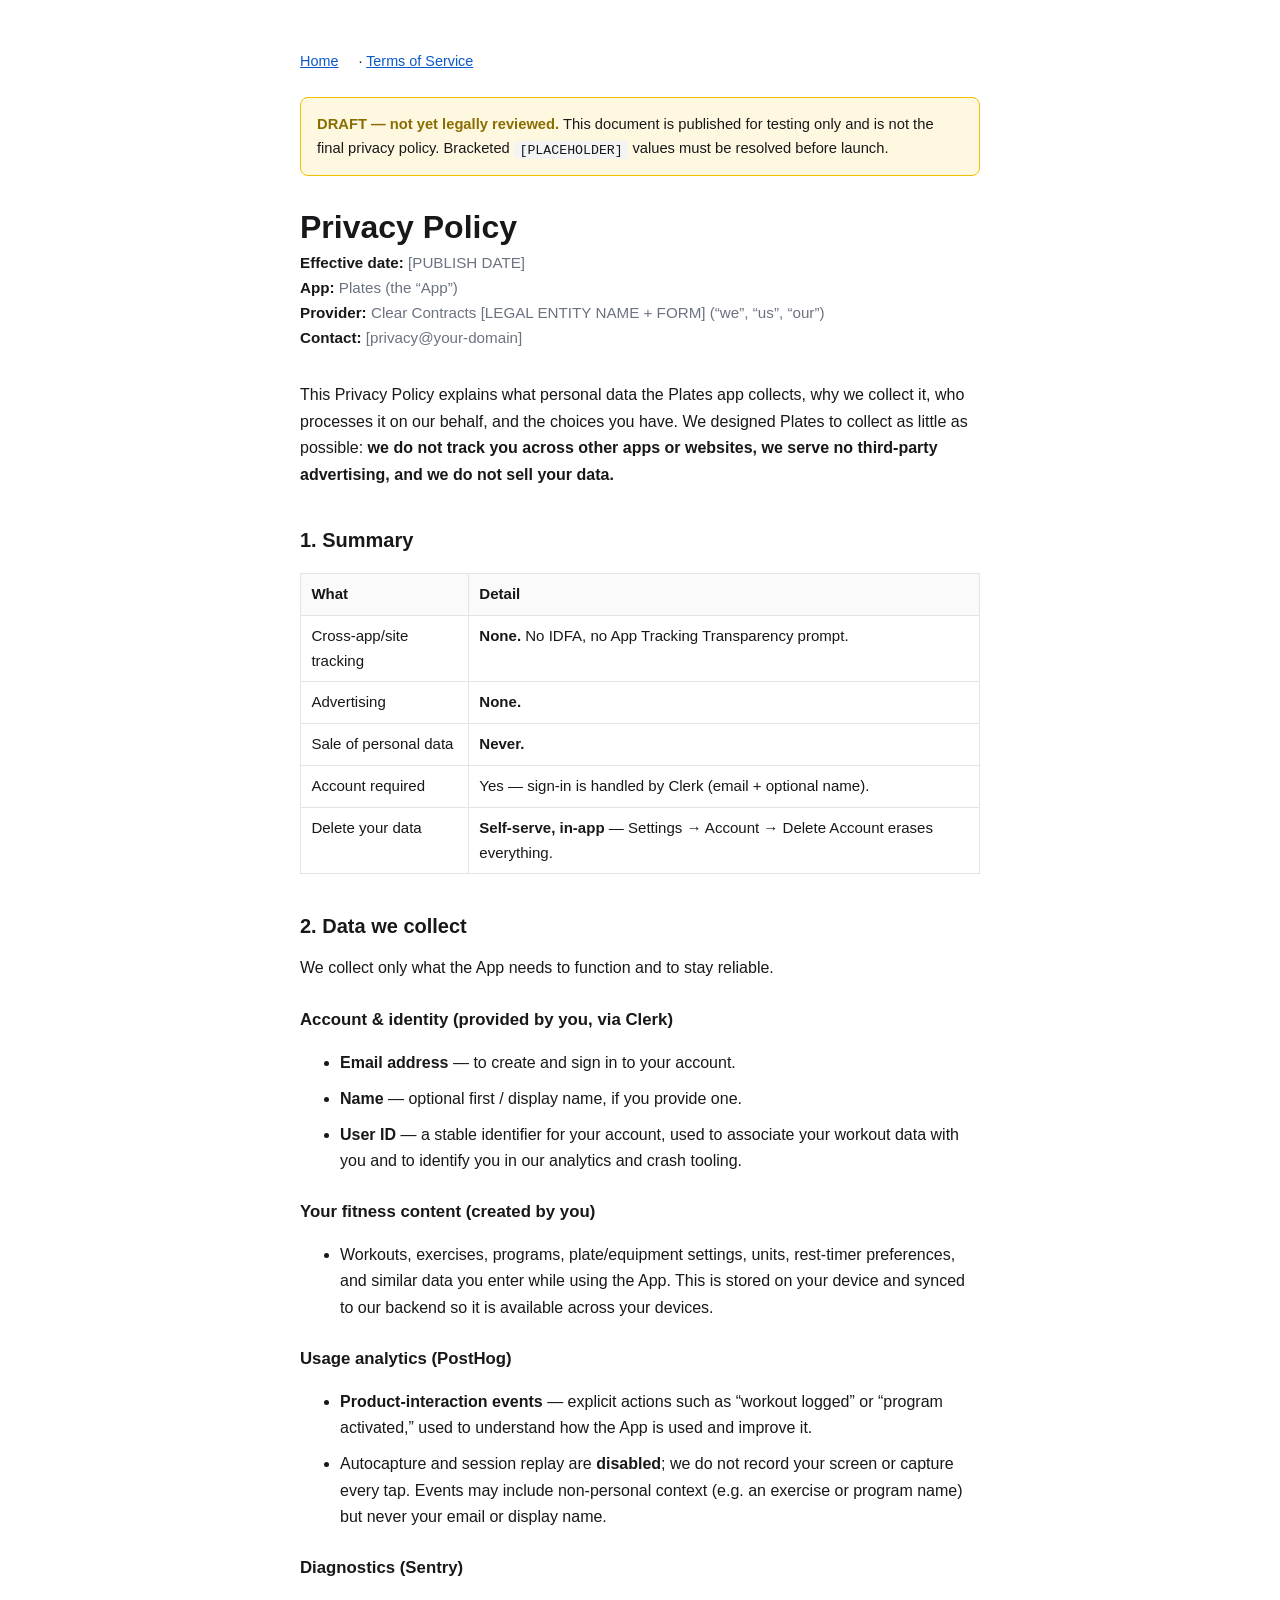
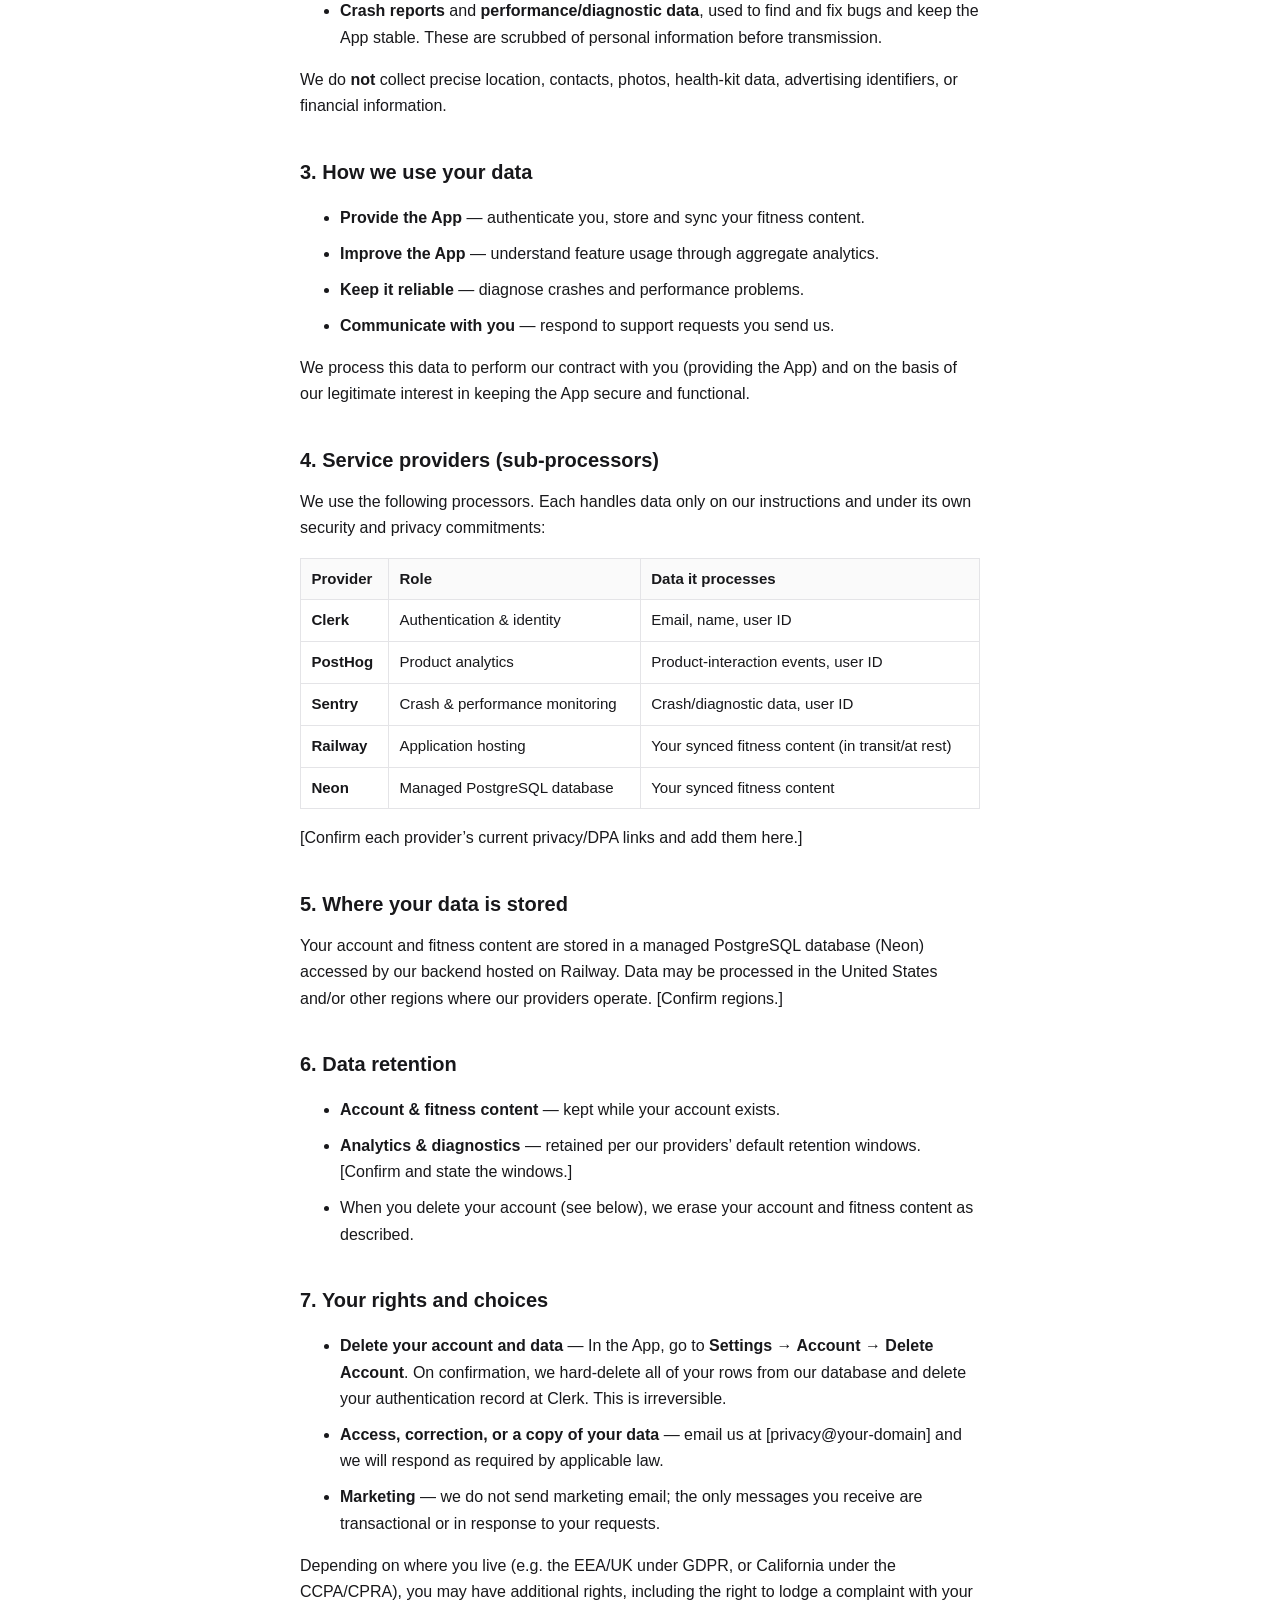
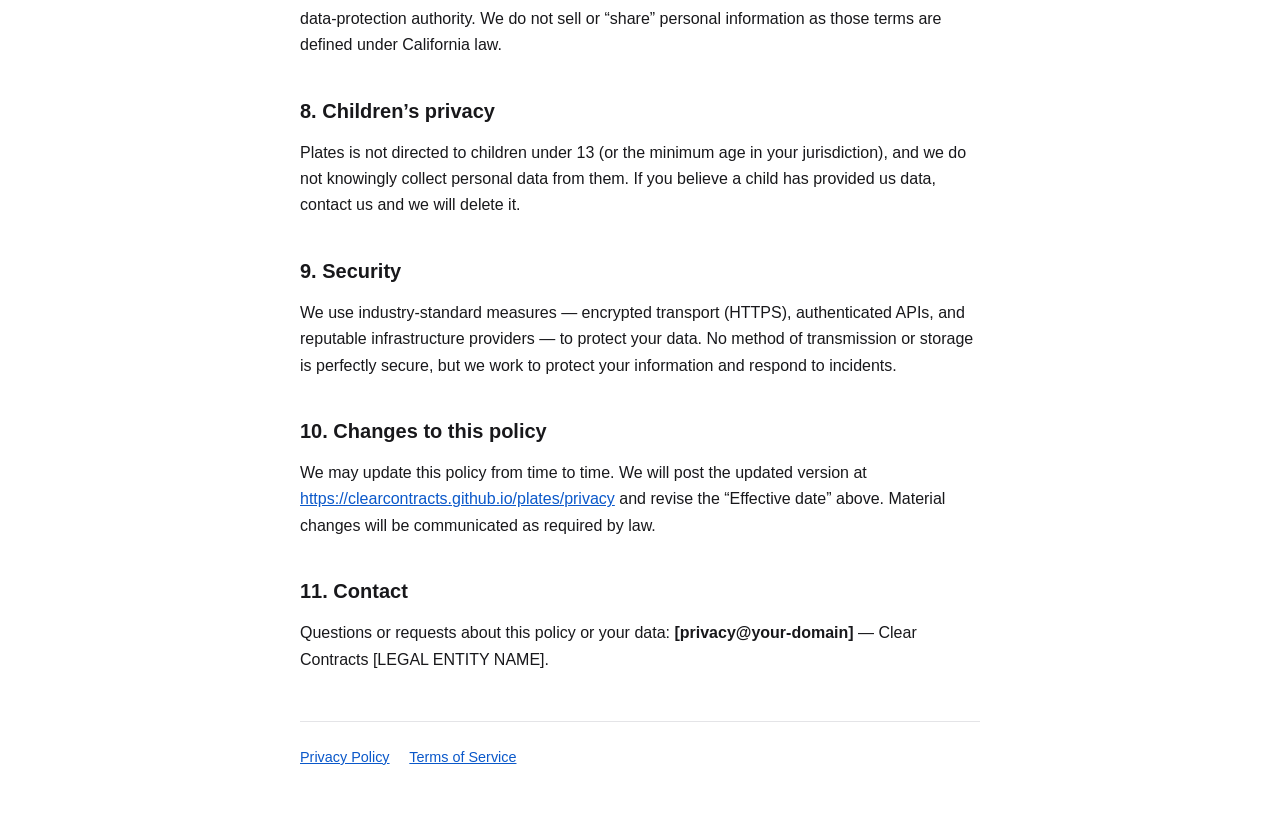
==== plates/privacy/index.html @ 7808257f "Add Plates privacy + terms (draft)" ====
<!doctype html>
<html lang="en">
<head>
  <meta charset="utf-8">
  <meta name="viewport" content="width=device-width, initial-scale=1">
  <title>Privacy Policy — Plates</title>
  <!-- Remove this noindex once the policy is lawyer-reviewed and final. -->
  <meta name="robots" content="noindex">
  <link rel="stylesheet" href="/plates/style.css">
</head>
<body>
  <main class="wrap">
    <p class="nav"><a href="/plates/">Home</a> · <a href="/plates/terms">Terms of Service</a></p>

    <!-- DRAFT BANNER — delete this <aside> after legal review. -->
    <aside class="draft">
      <strong>DRAFT — not yet legally reviewed.</strong> This document is published
      for testing only and is not the final privacy policy. Bracketed
      <code>[PLACEHOLDER]</code> values must be resolved before launch.
    </aside>

    <h1>Privacy Policy</h1>
    <p class="meta">
      <strong>Effective date:</strong> [PUBLISH DATE]<br>
      <strong>App:</strong> Plates (the &ldquo;App&rdquo;)<br>
      <strong>Provider:</strong> Clear Contracts [LEGAL ENTITY NAME + FORM] (&ldquo;we&rdquo;, &ldquo;us&rdquo;, &ldquo;our&rdquo;)<br>
      <strong>Contact:</strong> [privacy@your-domain]
    </p>

    <p>This Privacy Policy explains what personal data the Plates app collects, why
    we collect it, who processes it on our behalf, and the choices you have. We
    designed Plates to collect as little as possible: <strong>we do not track you
    across other apps or websites, we serve no third-party advertising, and we do
    not sell your data.</strong></p>

    <h2>1. Summary</h2>
    <table>
      <thead><tr><th>What</th><th>Detail</th></tr></thead>
      <tbody>
        <tr><td>Cross-app/site tracking</td><td><strong>None.</strong> No IDFA, no App Tracking Transparency prompt.</td></tr>
        <tr><td>Advertising</td><td><strong>None.</strong></td></tr>
        <tr><td>Sale of personal data</td><td><strong>Never.</strong></td></tr>
        <tr><td>Account required</td><td>Yes — sign-in is handled by Clerk (email + optional name).</td></tr>
        <tr><td>Delete your data</td><td><strong>Self-serve, in-app</strong> — Settings → Account → Delete Account erases everything.</td></tr>
      </tbody>
    </table>

    <h2>2. Data we collect</h2>
    <p>We collect only what the App needs to function and to stay reliable.</p>

    <h3>Account &amp; identity (provided by you, via Clerk)</h3>
    <ul>
      <li><strong>Email address</strong> — to create and sign in to your account.</li>
      <li><strong>Name</strong> — optional first / display name, if you provide one.</li>
      <li><strong>User ID</strong> — a stable identifier for your account, used to associate your workout data with you and to identify you in our analytics and crash tooling.</li>
    </ul>

    <h3>Your fitness content (created by you)</h3>
    <ul>
      <li>Workouts, exercises, programs, plate/equipment settings, units, rest-timer preferences, and similar data you enter while using the App. This is stored on your device and synced to our backend so it is available across your devices.</li>
    </ul>

    <h3>Usage analytics (PostHog)</h3>
    <ul>
      <li><strong>Product-interaction events</strong> — explicit actions such as &ldquo;workout logged&rdquo; or &ldquo;program activated,&rdquo; used to understand how the App is used and improve it.</li>
      <li>Autocapture and session replay are <strong>disabled</strong>; we do not record your screen or capture every tap. Events may include non-personal context (e.g. an exercise or program name) but never your email or display name.</li>
    </ul>

    <h3>Diagnostics (Sentry)</h3>
    <ul>
      <li><strong>Crash reports</strong> and <strong>performance/diagnostic data</strong>, used to find and fix bugs and keep the App stable. These are scrubbed of personal information before transmission.</li>
    </ul>

    <p>We do <strong>not</strong> collect precise location, contacts, photos,
    health-kit data, advertising identifiers, or financial information.</p>

    <h2>3. How we use your data</h2>
    <ul>
      <li><strong>Provide the App</strong> — authenticate you, store and sync your fitness content.</li>
      <li><strong>Improve the App</strong> — understand feature usage through aggregate analytics.</li>
      <li><strong>Keep it reliable</strong> — diagnose crashes and performance problems.</li>
      <li><strong>Communicate with you</strong> — respond to support requests you send us.</li>
    </ul>
    <p>We process this data to perform our contract with you (providing the App)
    and on the basis of our legitimate interest in keeping the App secure and
    functional.</p>

    <h2>4. Service providers (sub-processors)</h2>
    <p>We use the following processors. Each handles data only on our instructions
    and under its own security and privacy commitments:</p>
    <table>
      <thead><tr><th>Provider</th><th>Role</th><th>Data it processes</th></tr></thead>
      <tbody>
        <tr><td><strong>Clerk</strong></td><td>Authentication &amp; identity</td><td>Email, name, user ID</td></tr>
        <tr><td><strong>PostHog</strong></td><td>Product analytics</td><td>Product-interaction events, user ID</td></tr>
        <tr><td><strong>Sentry</strong></td><td>Crash &amp; performance monitoring</td><td>Crash/diagnostic data, user ID</td></tr>
        <tr><td><strong>Railway</strong></td><td>Application hosting</td><td>Your synced fitness content (in transit/at rest)</td></tr>
        <tr><td><strong>Neon</strong></td><td>Managed PostgreSQL database</td><td>Your synced fitness content</td></tr>
      </tbody>
    </table>
    <p>[Confirm each provider&rsquo;s current privacy/DPA links and add them here.]</p>

    <h2>5. Where your data is stored</h2>
    <p>Your account and fitness content are stored in a managed PostgreSQL database
    (Neon) accessed by our backend hosted on Railway. Data may be processed in the
    United States and/or other regions where our providers operate. [Confirm regions.]</p>

    <h2>6. Data retention</h2>
    <ul>
      <li><strong>Account &amp; fitness content</strong> — kept while your account exists.</li>
      <li><strong>Analytics &amp; diagnostics</strong> — retained per our providers&rsquo; default retention windows. [Confirm and state the windows.]</li>
      <li>When you delete your account (see below), we erase your account and fitness content as described.</li>
    </ul>

    <h2>7. Your rights and choices</h2>
    <ul>
      <li><strong>Delete your account and data</strong> — In the App, go to <strong>Settings → Account → Delete Account</strong>. On confirmation, we hard-delete all of your rows from our database and delete your authentication record at Clerk. This is irreversible.</li>
      <li><strong>Access, correction, or a copy of your data</strong> — email us at [privacy@your-domain] and we will respond as required by applicable law.</li>
      <li><strong>Marketing</strong> — we do not send marketing email; the only messages you receive are transactional or in response to your requests.</li>
    </ul>
    <p>Depending on where you live (e.g. the EEA/UK under GDPR, or California under
    the CCPA/CPRA), you may have additional rights, including the right to lodge a
    complaint with your data-protection authority. We do not sell or &ldquo;share&rdquo;
    personal information as those terms are defined under California law.</p>

    <h2>8. Children&rsquo;s privacy</h2>
    <p>Plates is not directed to children under 13 (or the minimum age in your
    jurisdiction), and we do not knowingly collect personal data from them. If you
    believe a child has provided us data, contact us and we will delete it.</p>

    <h2>9. Security</h2>
    <p>We use industry-standard measures — encrypted transport (HTTPS),
    authenticated APIs, and reputable infrastructure providers — to protect your
    data. No method of transmission or storage is perfectly secure, but we work to
    protect your information and respond to incidents.</p>

    <h2>10. Changes to this policy</h2>
    <p>We may update this policy from time to time. We will post the updated version
    at <a href="https://clearcontracts.github.io/plates/privacy">https://clearcontracts.github.io/plates/privacy</a>
    and revise the &ldquo;Effective date&rdquo; above. Material changes will be
    communicated as required by law.</p>

    <h2>11. Contact</h2>
    <p>Questions or requests about this policy or your data:
    <strong>[privacy@your-domain]</strong> — Clear Contracts [LEGAL ENTITY NAME].</p>

    <footer>
      <a href="/plates/privacy">Privacy Policy</a>
      <a href="/plates/terms">Terms of Service</a>
    </footer>
  </main>
</body>
</html>
---- plates/style.css ----
:root {
  --fg: #18181b;
  --muted: #6b7280;
  --border: #e4e4e7;
  --bg: #ffffff;
  --link: #0a58ca;
  --th-bg: #fafafa;
  --code-bg: #f4f4f5;
}

* { box-sizing: border-box; }

html { -webkit-text-size-adjust: 100%; }

body {
  font-family: -apple-system, BlinkMacSystemFont, "Segoe UI", Roboto, Helvetica, Arial, sans-serif;
  color: var(--fg);
  background: var(--bg);
  line-height: 1.65;
  margin: 0;
}

.wrap {
  max-width: 720px;
  margin: 0 auto;
  padding: 2.5rem 1.25rem 4rem;
}

h1 { font-size: 2rem; line-height: 1.2; margin: 0 0 .25rem; }
h2 { font-size: 1.25rem; margin: 2.25rem 0 .75rem; }
h3 { font-size: 1.05rem; margin: 1.5rem 0 .5rem; }

p, li { margin: .6rem 0; }

a { color: var(--link); }

.meta { color: var(--muted); font-size: .95rem; margin: 0 0 2rem; }
.meta strong { color: var(--fg); }
.meta br { line-height: 2; }

.nav { font-size: .9rem; margin-bottom: 1.5rem; }
.nav a { margin-right: 1rem; }

table {
  border-collapse: collapse;
  width: 100%;
  margin: 1rem 0;
  font-size: .94rem;
}
th, td {
  border: 1px solid var(--border);
  padding: .5rem .65rem;
  text-align: left;
  vertical-align: top;
}
th { background: var(--th-bg); }

code {
  background: var(--code-bg);
  padding: .1rem .35rem;
  border-radius: 4px;
  font-size: .9em;
}

/* Remove the DRAFT banner block below (and its markup in each page) after legal review. */
.draft {
  background: #fff8e1;
  border: 1px solid #f0c000;
  border-radius: 8px;
  padding: .85rem 1rem;
  margin: 0 0 2rem;
  font-size: .92rem;
}
.draft strong { color: #8a6d00; }

footer {
  margin-top: 3rem;
  padding-top: 1.5rem;
  border-top: 1px solid var(--border);
  color: var(--muted);
  font-size: .9rem;
}
footer a { margin-right: 1rem; }

@media (max-width: 480px) {
  h1 { font-size: 1.6rem; }
  .wrap { padding: 1.75rem 1rem 3rem; }
}
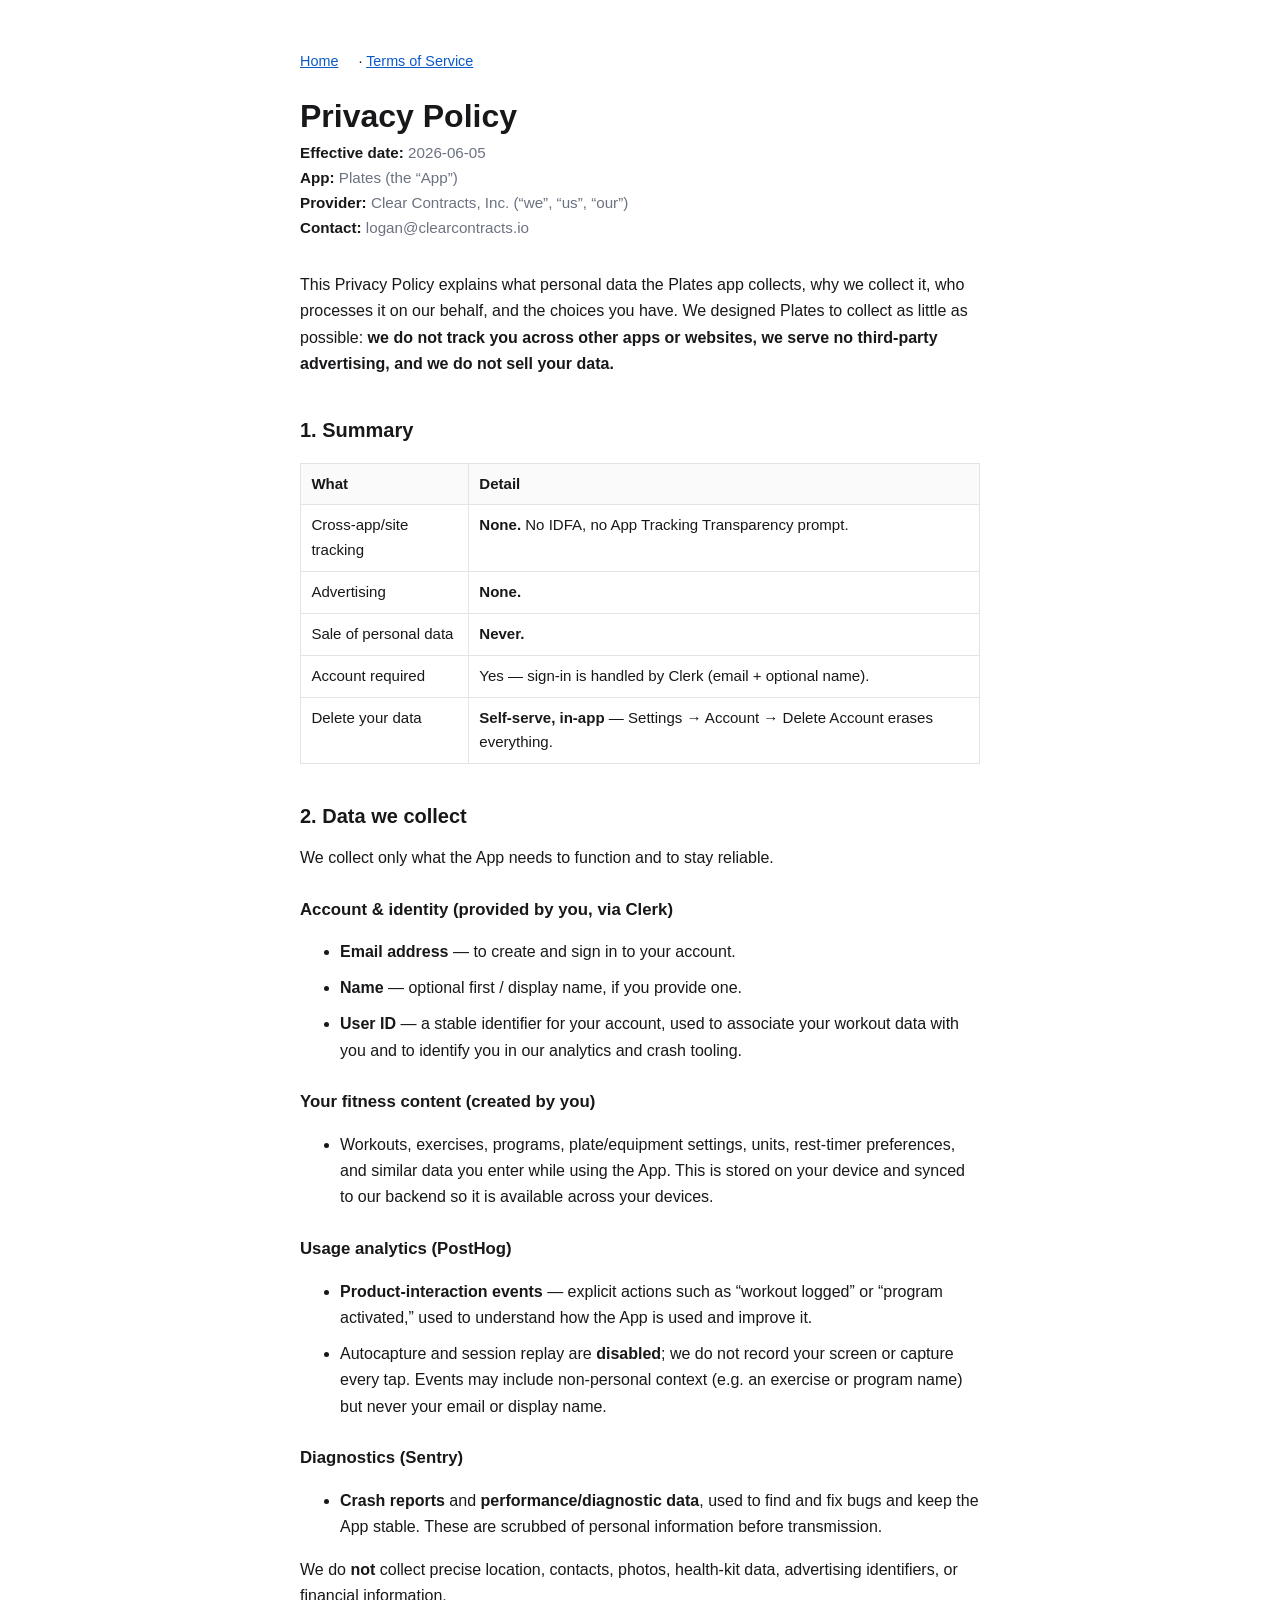
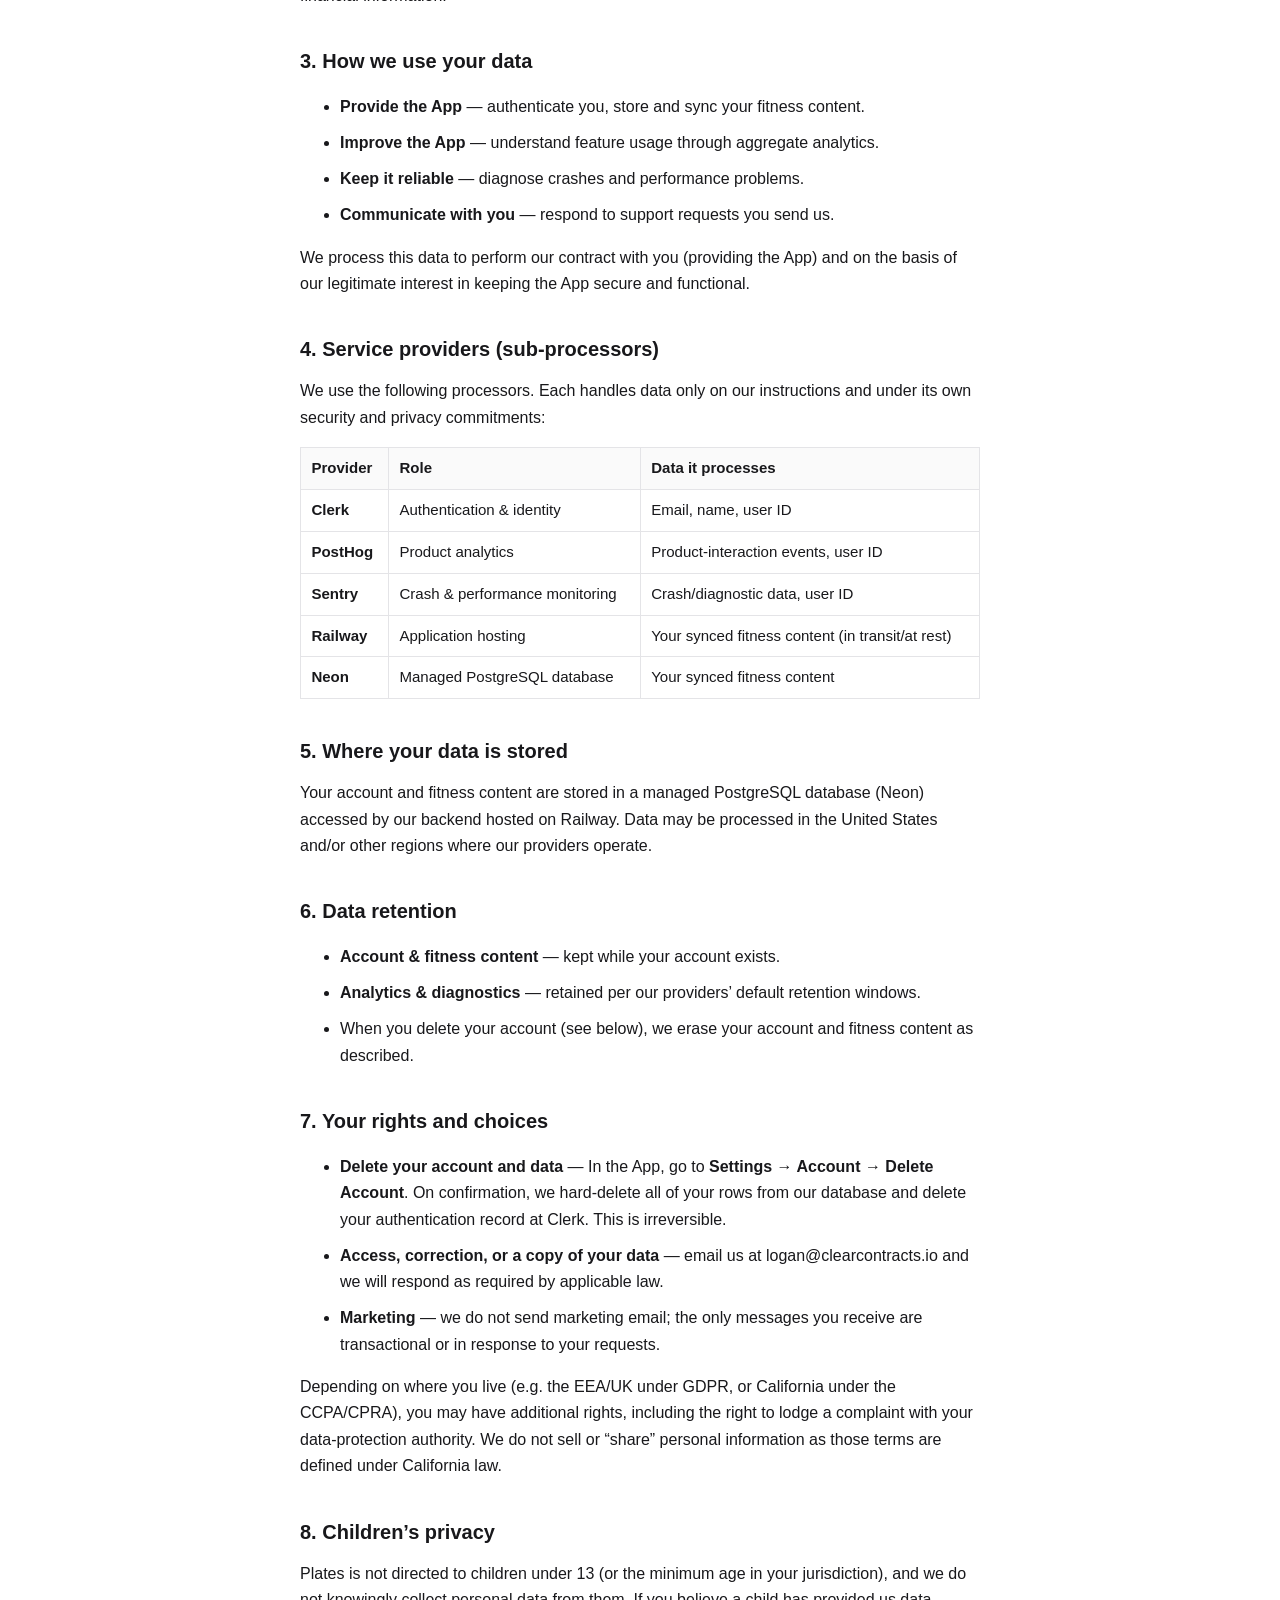
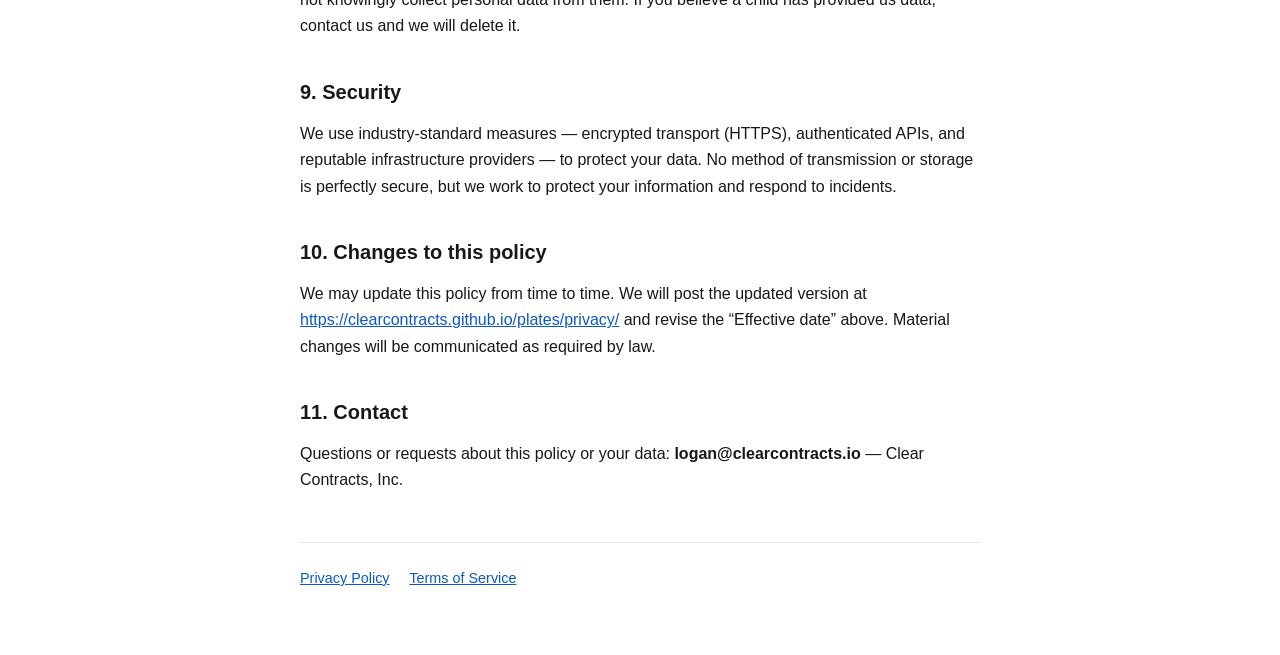
==== commit c2d959d1: "Update Plates privacy + terms: resolve placeholders (entity, contact, jurisdiction, dates) Co-Author" ====
--- a/plates/privacy/index.html
+++ b/plates/privacy/index.html
@@ -1,153 +1,293 @@
 <!doctype html>
 <html lang="en">
-<head>
-  <meta charset="utf-8">
-  <meta name="viewport" content="width=device-width, initial-scale=1">
-  <title>Privacy Policy — Plates</title>
-  <!-- Remove this noindex once the policy is lawyer-reviewed and final. -->
-  <meta name="robots" content="noindex">
-  <link rel="stylesheet" href="/plates/style.css">
-</head>
-<body>
-  <main class="wrap">
-    <p class="nav"><a href="/plates/">Home</a> · <a href="/plates/terms">Terms of Service</a></p>
-
-    <!-- DRAFT BANNER — delete this <aside> after legal review. -->
-    <aside class="draft">
-      <strong>DRAFT — not yet legally reviewed.</strong> This document is published
-      for testing only and is not the final privacy policy. Bracketed
-      <code>[PLACEHOLDER]</code> values must be resolved before launch.
-    </aside>
-
-    <h1>Privacy Policy</h1>
-    <p class="meta">
-      <strong>Effective date:</strong> [PUBLISH DATE]<br>
-      <strong>App:</strong> Plates (the &ldquo;App&rdquo;)<br>
-      <strong>Provider:</strong> Clear Contracts [LEGAL ENTITY NAME + FORM] (&ldquo;we&rdquo;, &ldquo;us&rdquo;, &ldquo;our&rdquo;)<br>
-      <strong>Contact:</strong> [privacy@your-domain]
-    </p>
-
-    <p>This Privacy Policy explains what personal data the Plates app collects, why
-    we collect it, who processes it on our behalf, and the choices you have. We
-    designed Plates to collect as little as possible: <strong>we do not track you
-    across other apps or websites, we serve no third-party advertising, and we do
-    not sell your data.</strong></p>
-
-    <h2>1. Summary</h2>
-    <table>
-      <thead><tr><th>What</th><th>Detail</th></tr></thead>
-      <tbody>
-        <tr><td>Cross-app/site tracking</td><td><strong>None.</strong> No IDFA, no App Tracking Transparency prompt.</td></tr>
-        <tr><td>Advertising</td><td><strong>None.</strong></td></tr>
-        <tr><td>Sale of personal data</td><td><strong>Never.</strong></td></tr>
-        <tr><td>Account required</td><td>Yes — sign-in is handled by Clerk (email + optional name).</td></tr>
-        <tr><td>Delete your data</td><td><strong>Self-serve, in-app</strong> — Settings → Account → Delete Account erases everything.</td></tr>
-      </tbody>
-    </table>
-
-    <h2>2. Data we collect</h2>
-    <p>We collect only what the App needs to function and to stay reliable.</p>
-
-    <h3>Account &amp; identity (provided by you, via Clerk)</h3>
-    <ul>
-      <li><strong>Email address</strong> — to create and sign in to your account.</li>
-      <li><strong>Name</strong> — optional first / display name, if you provide one.</li>
-      <li><strong>User ID</strong> — a stable identifier for your account, used to associate your workout data with you and to identify you in our analytics and crash tooling.</li>
-    </ul>
-
-    <h3>Your fitness content (created by you)</h3>
-    <ul>
-      <li>Workouts, exercises, programs, plate/equipment settings, units, rest-timer preferences, and similar data you enter while using the App. This is stored on your device and synced to our backend so it is available across your devices.</li>
-    </ul>
-
-    <h3>Usage analytics (PostHog)</h3>
-    <ul>
-      <li><strong>Product-interaction events</strong> — explicit actions such as &ldquo;workout logged&rdquo; or &ldquo;program activated,&rdquo; used to understand how the App is used and improve it.</li>
-      <li>Autocapture and session replay are <strong>disabled</strong>; we do not record your screen or capture every tap. Events may include non-personal context (e.g. an exercise or program name) but never your email or display name.</li>
-    </ul>
-
-    <h3>Diagnostics (Sentry)</h3>
-    <ul>
-      <li><strong>Crash reports</strong> and <strong>performance/diagnostic data</strong>, used to find and fix bugs and keep the App stable. These are scrubbed of personal information before transmission.</li>
-    </ul>
-
-    <p>We do <strong>not</strong> collect precise location, contacts, photos,
-    health-kit data, advertising identifiers, or financial information.</p>
-
-    <h2>3. How we use your data</h2>
-    <ul>
-      <li><strong>Provide the App</strong> — authenticate you, store and sync your fitness content.</li>
-      <li><strong>Improve the App</strong> — understand feature usage through aggregate analytics.</li>
-      <li><strong>Keep it reliable</strong> — diagnose crashes and performance problems.</li>
-      <li><strong>Communicate with you</strong> — respond to support requests you send us.</li>
-    </ul>
-    <p>We process this data to perform our contract with you (providing the App)
-    and on the basis of our legitimate interest in keeping the App secure and
-    functional.</p>
-
-    <h2>4. Service providers (sub-processors)</h2>
-    <p>We use the following processors. Each handles data only on our instructions
-    and under its own security and privacy commitments:</p>
-    <table>
-      <thead><tr><th>Provider</th><th>Role</th><th>Data it processes</th></tr></thead>
-      <tbody>
-        <tr><td><strong>Clerk</strong></td><td>Authentication &amp; identity</td><td>Email, name, user ID</td></tr>
-        <tr><td><strong>PostHog</strong></td><td>Product analytics</td><td>Product-interaction events, user ID</td></tr>
-        <tr><td><strong>Sentry</strong></td><td>Crash &amp; performance monitoring</td><td>Crash/diagnostic data, user ID</td></tr>
-        <tr><td><strong>Railway</strong></td><td>Application hosting</td><td>Your synced fitness content (in transit/at rest)</td></tr>
-        <tr><td><strong>Neon</strong></td><td>Managed PostgreSQL database</td><td>Your synced fitness content</td></tr>
-      </tbody>
-    </table>
-    <p>[Confirm each provider&rsquo;s current privacy/DPA links and add them here.]</p>
-
-    <h2>5. Where your data is stored</h2>
-    <p>Your account and fitness content are stored in a managed PostgreSQL database
-    (Neon) accessed by our backend hosted on Railway. Data may be processed in the
-    United States and/or other regions where our providers operate. [Confirm regions.]</p>
-
-    <h2>6. Data retention</h2>
-    <ul>
-      <li><strong>Account &amp; fitness content</strong> — kept while your account exists.</li>
-      <li><strong>Analytics &amp; diagnostics</strong> — retained per our providers&rsquo; default retention windows. [Confirm and state the windows.]</li>
-      <li>When you delete your account (see below), we erase your account and fitness content as described.</li>
-    </ul>
-
-    <h2>7. Your rights and choices</h2>
-    <ul>
-      <li><strong>Delete your account and data</strong> — In the App, go to <strong>Settings → Account → Delete Account</strong>. On confirmation, we hard-delete all of your rows from our database and delete your authentication record at Clerk. This is irreversible.</li>
-      <li><strong>Access, correction, or a copy of your data</strong> — email us at [privacy@your-domain] and we will respond as required by applicable law.</li>
-      <li><strong>Marketing</strong> — we do not send marketing email; the only messages you receive are transactional or in response to your requests.</li>
-    </ul>
-    <p>Depending on where you live (e.g. the EEA/UK under GDPR, or California under
-    the CCPA/CPRA), you may have additional rights, including the right to lodge a
-    complaint with your data-protection authority. We do not sell or &ldquo;share&rdquo;
-    personal information as those terms are defined under California law.</p>
-
-    <h2>8. Children&rsquo;s privacy</h2>
-    <p>Plates is not directed to children under 13 (or the minimum age in your
-    jurisdiction), and we do not knowingly collect personal data from them. If you
-    believe a child has provided us data, contact us and we will delete it.</p>
-
-    <h2>9. Security</h2>
-    <p>We use industry-standard measures — encrypted transport (HTTPS),
-    authenticated APIs, and reputable infrastructure providers — to protect your
-    data. No method of transmission or storage is perfectly secure, but we work to
-    protect your information and respond to incidents.</p>
-
-    <h2>10. Changes to this policy</h2>
-    <p>We may update this policy from time to time. We will post the updated version
-    at <a href="https://clearcontracts.github.io/plates/privacy">https://clearcontracts.github.io/plates/privacy</a>
-    and revise the &ldquo;Effective date&rdquo; above. Material changes will be
-    communicated as required by law.</p>
-
-    <h2>11. Contact</h2>
-    <p>Questions or requests about this policy or your data:
-    <strong>[privacy@your-domain]</strong> — Clear Contracts [LEGAL ENTITY NAME].</p>
-
-    <footer>
-      <a href="/plates/privacy">Privacy Policy</a>
-      <a href="/plates/terms">Terms of Service</a>
-    </footer>
-  </main>
-</body>
+  <head>
+    <meta charset="utf-8" />
+    <meta name="viewport" content="width=device-width, initial-scale=1" />
+    <title>Privacy Policy — Plates</title>
+    <!-- Remove this noindex once the policy is lawyer-reviewed and final. -->
+    <meta name="robots" content="noindex" />
+    <link rel="stylesheet" href="/plates/style.css" />
+  </head>
+  <body>
+    <main class="wrap">
+      <p class="nav">
+        <a href="/plates/">Home</a> ·
+        <a href="/plates/terms">Terms of Service</a>
+      </p>
+      <h1>Privacy Policy</h1>
+      <p class="meta">
+        <strong>Effective date:</strong> 2026-06-05<br />
+        <strong>App:</strong> Plates (the &ldquo;App&rdquo;)<br />
+        <strong>Provider:</strong> Clear Contracts, Inc. (&ldquo;we&rdquo;,
+        &ldquo;us&rdquo;, &ldquo;our&rdquo;)<br />
+        <strong>Contact:</strong> logan@clearcontracts.io
+      </p>
+
+      <p>
+        This Privacy Policy explains what personal data the Plates app collects,
+        why we collect it, who processes it on our behalf, and the choices you
+        have. We designed Plates to collect as little as possible:
+        <strong
+          >we do not track you across other apps or websites, we serve no
+          third-party advertising, and we do not sell your data.</strong
+        >
+      </p>
+
+      <h2>1. Summary</h2>
+      <table>
+        <thead>
+          <tr>
+            <th>What</th>
+            <th>Detail</th>
+          </tr>
+        </thead>
+        <tbody>
+          <tr>
+            <td>Cross-app/site tracking</td>
+            <td>
+              <strong>None.</strong> No IDFA, no App Tracking Transparency
+              prompt.
+            </td>
+          </tr>
+          <tr>
+            <td>Advertising</td>
+            <td><strong>None.</strong></td>
+          </tr>
+          <tr>
+            <td>Sale of personal data</td>
+            <td><strong>Never.</strong></td>
+          </tr>
+          <tr>
+            <td>Account required</td>
+            <td>Yes — sign-in is handled by Clerk (email + optional name).</td>
+          </tr>
+          <tr>
+            <td>Delete your data</td>
+            <td>
+              <strong>Self-serve, in-app</strong> — Settings → Account → Delete
+              Account erases everything.
+            </td>
+          </tr>
+        </tbody>
+      </table>
+
+      <h2>2. Data we collect</h2>
+      <p>
+        We collect only what the App needs to function and to stay reliable.
+      </p>
+
+      <h3>Account &amp; identity (provided by you, via Clerk)</h3>
+      <ul>
+        <li>
+          <strong>Email address</strong> — to create and sign in to your
+          account.
+        </li>
+        <li>
+          <strong>Name</strong> — optional first / display name, if you provide
+          one.
+        </li>
+        <li>
+          <strong>User ID</strong> — a stable identifier for your account, used
+          to associate your workout data with you and to identify you in our
+          analytics and crash tooling.
+        </li>
+      </ul>
+
+      <h3>Your fitness content (created by you)</h3>
+      <ul>
+        <li>
+          Workouts, exercises, programs, plate/equipment settings, units,
+          rest-timer preferences, and similar data you enter while using the
+          App. This is stored on your device and synced to our backend so it is
+          available across your devices.
+        </li>
+      </ul>
+
+      <h3>Usage analytics (PostHog)</h3>
+      <ul>
+        <li>
+          <strong>Product-interaction events</strong> — explicit actions such as
+          &ldquo;workout logged&rdquo; or &ldquo;program activated,&rdquo; used
+          to understand how the App is used and improve it.
+        </li>
+        <li>
+          Autocapture and session replay are <strong>disabled</strong>; we do
+          not record your screen or capture every tap. Events may include
+          non-personal context (e.g. an exercise or program name) but never your
+          email or display name.
+        </li>
+      </ul>
+
+      <h3>Diagnostics (Sentry)</h3>
+      <ul>
+        <li>
+          <strong>Crash reports</strong> and
+          <strong>performance/diagnostic data</strong>, used to find and fix
+          bugs and keep the App stable. These are scrubbed of personal
+          information before transmission.
+        </li>
+      </ul>
+
+      <p>
+        We do <strong>not</strong> collect precise location, contacts, photos,
+        health-kit data, advertising identifiers, or financial information.
+      </p>
+
+      <h2>3. How we use your data</h2>
+      <ul>
+        <li>
+          <strong>Provide the App</strong> — authenticate you, store and sync
+          your fitness content.
+        </li>
+        <li>
+          <strong>Improve the App</strong> — understand feature usage through
+          aggregate analytics.
+        </li>
+        <li>
+          <strong>Keep it reliable</strong> — diagnose crashes and performance
+          problems.
+        </li>
+        <li>
+          <strong>Communicate with you</strong> — respond to support requests
+          you send us.
+        </li>
+      </ul>
+      <p>
+        We process this data to perform our contract with you (providing the
+        App) and on the basis of our legitimate interest in keeping the App
+        secure and functional.
+      </p>
+
+      <h2>4. Service providers (sub-processors)</h2>
+      <p>
+        We use the following processors. Each handles data only on our
+        instructions and under its own security and privacy commitments:
+      </p>
+      <table>
+        <thead>
+          <tr>
+            <th>Provider</th>
+            <th>Role</th>
+            <th>Data it processes</th>
+          </tr>
+        </thead>
+        <tbody>
+          <tr>
+            <td><strong>Clerk</strong></td>
+            <td>Authentication &amp; identity</td>
+            <td>Email, name, user ID</td>
+          </tr>
+          <tr>
+            <td><strong>PostHog</strong></td>
+            <td>Product analytics</td>
+            <td>Product-interaction events, user ID</td>
+          </tr>
+          <tr>
+            <td><strong>Sentry</strong></td>
+            <td>Crash &amp; performance monitoring</td>
+            <td>Crash/diagnostic data, user ID</td>
+          </tr>
+          <tr>
+            <td><strong>Railway</strong></td>
+            <td>Application hosting</td>
+            <td>Your synced fitness content (in transit/at rest)</td>
+          </tr>
+          <tr>
+            <td><strong>Neon</strong></td>
+            <td>Managed PostgreSQL database</td>
+            <td>Your synced fitness content</td>
+          </tr>
+        </tbody>
+      </table>
+
+      <h2>5. Where your data is stored</h2>
+      <p>
+        Your account and fitness content are stored in a managed PostgreSQL
+        database (Neon) accessed by our backend hosted on Railway. Data may be
+        processed in the United States and/or other regions where our providers
+        operate.
+      </p>
+
+      <h2>6. Data retention</h2>
+      <ul>
+        <li>
+          <strong>Account &amp; fitness content</strong> — kept while your
+          account exists.
+        </li>
+        <li>
+          <strong>Analytics &amp; diagnostics</strong> — retained per our
+          providers&rsquo; default retention windows.
+        </li>
+        <li>
+          When you delete your account (see below), we erase your account and
+          fitness content as described.
+        </li>
+      </ul>
+
+      <h2>7. Your rights and choices</h2>
+      <ul>
+        <li>
+          <strong>Delete your account and data</strong> — In the App, go to
+          <strong>Settings → Account → Delete Account</strong>. On confirmation,
+          we hard-delete all of your rows from our database and delete your
+          authentication record at Clerk. This is irreversible.
+        </li>
+        <li>
+          <strong>Access, correction, or a copy of your data</strong> — email us
+          at logan@clearcontracts.io and we will respond as required by
+          applicable law.
+        </li>
+        <li>
+          <strong>Marketing</strong> — we do not send marketing email; the only
+          messages you receive are transactional or in response to your
+          requests.
+        </li>
+      </ul>
+      <p>
+        Depending on where you live (e.g. the EEA/UK under GDPR, or California
+        under the CCPA/CPRA), you may have additional rights, including the
+        right to lodge a complaint with your data-protection authority. We do
+        not sell or &ldquo;share&rdquo; personal information as those terms are
+        defined under California law.
+      </p>
+
+      <h2>8. Children&rsquo;s privacy</h2>
+      <p>
+        Plates is not directed to children under 13 (or the minimum age in your
+        jurisdiction), and we do not knowingly collect personal data from them.
+        If you believe a child has provided us data, contact us and we will
+        delete it.
+      </p>
+
+      <h2>9. Security</h2>
+      <p>
+        We use industry-standard measures — encrypted transport (HTTPS),
+        authenticated APIs, and reputable infrastructure providers — to protect
+        your data. No method of transmission or storage is perfectly secure, but
+        we work to protect your information and respond to incidents.
+      </p>
+
+      <h2>10. Changes to this policy</h2>
+      <p>
+        We may update this policy from time to time. We will post the updated
+        version at
+        <a href="https://clearcontracts.github.io/plates/privacy/"
+          >https://clearcontracts.github.io/plates/privacy/</a
+        >
+        and revise the &ldquo;Effective date&rdquo; above. Material changes will
+        be communicated as required by law.
+      </p>
+
+      <h2>11. Contact</h2>
+      <p>
+        Questions or requests about this policy or your data:
+        <strong>logan@clearcontracts.io</strong> — Clear Contracts, Inc.
+      </p>
+
+      <footer>
+        <a href="/plates/privacy">Privacy Policy</a>
+        <a href="/plates/terms">Terms of Service</a>
+      </footer>
+    </main>
+  </body>
 </html>
